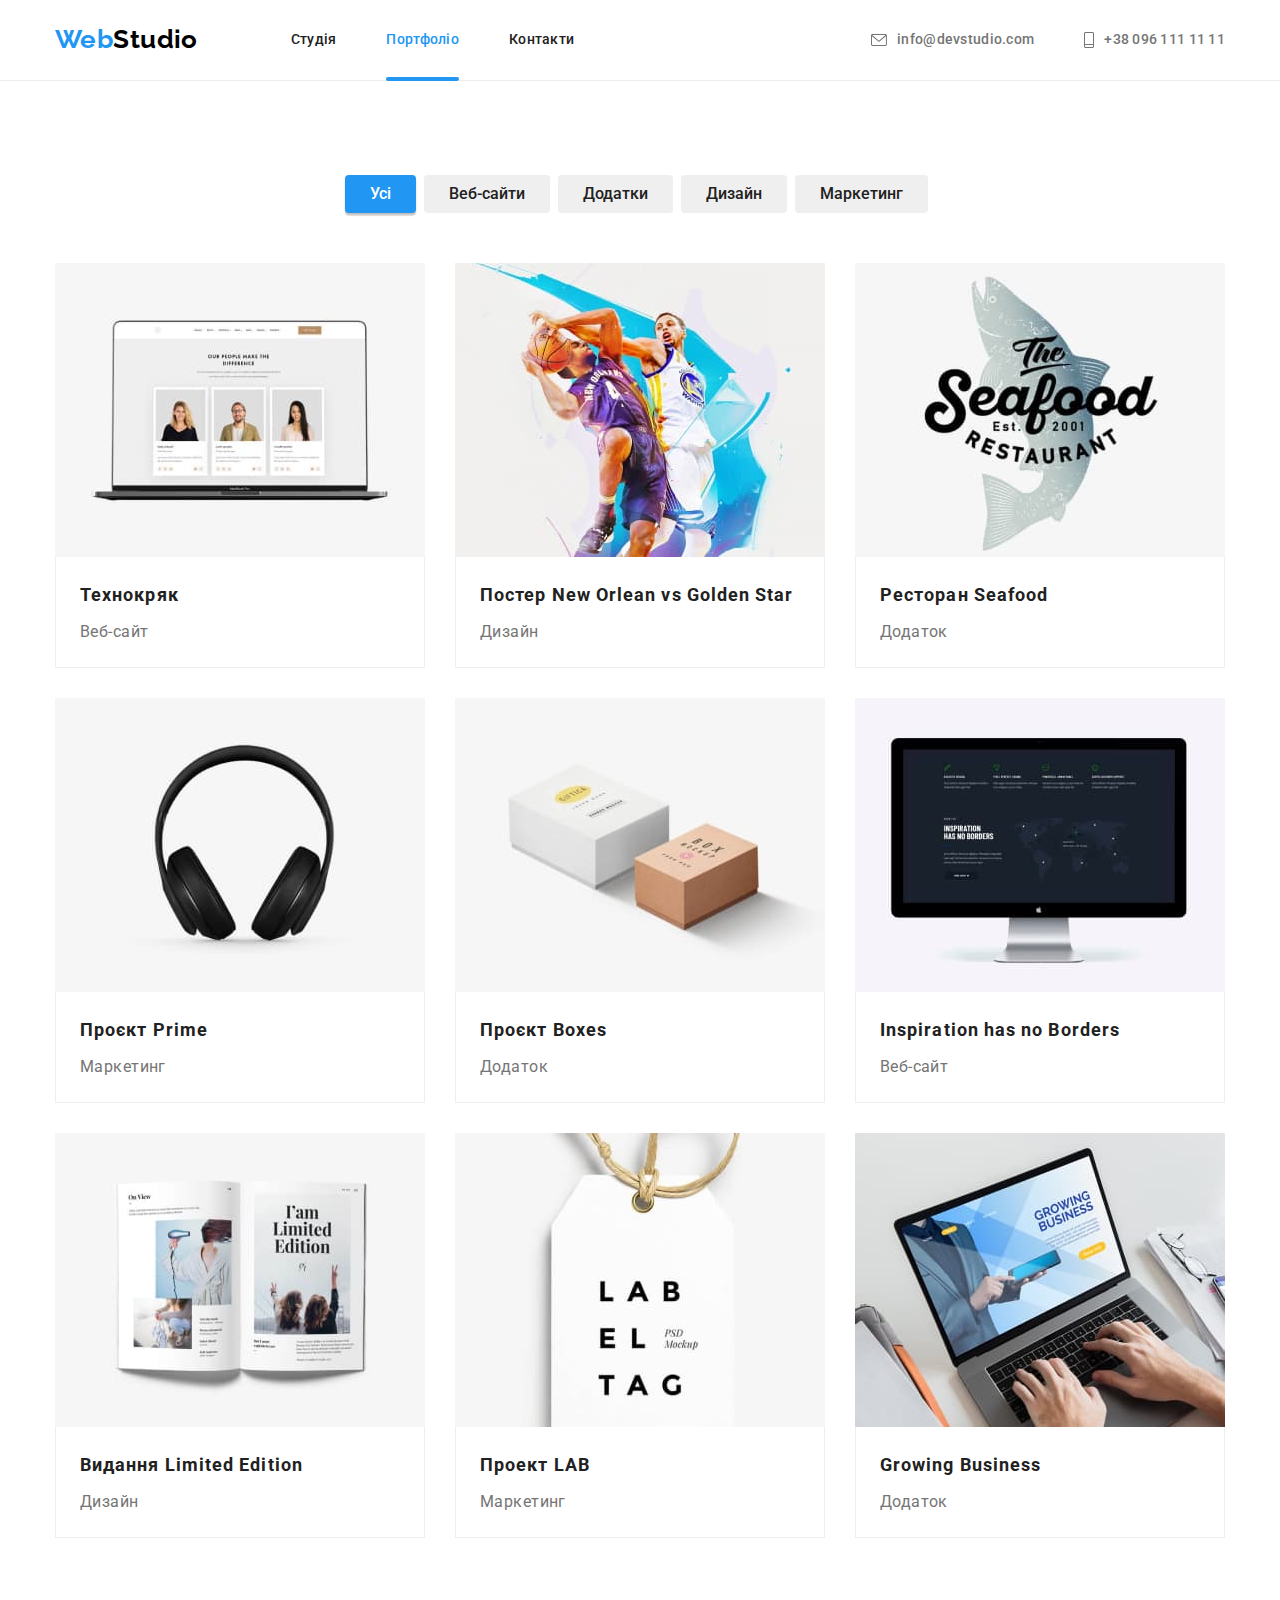
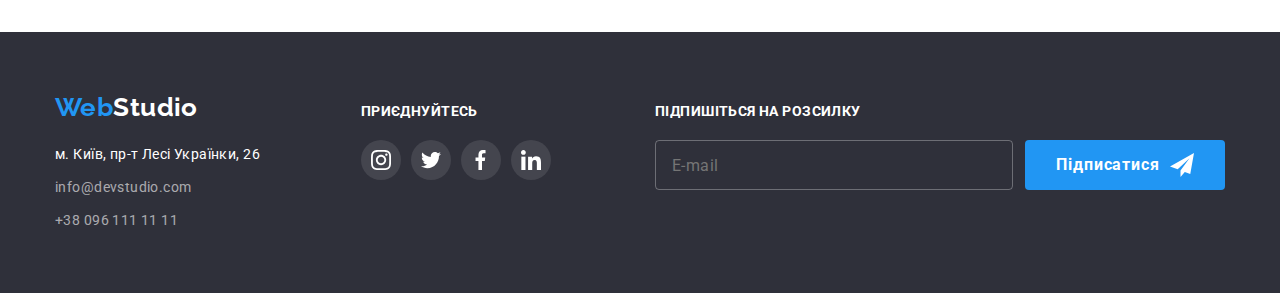
==== portfolio.html @ f3675ee9 "copy 06 and add scss" ====
<!DOCTYPE html>
<html lang="uk">
  <head>
    <meta charset="UTF-8" />
    <meta http-equiv="X-UA-Compatible" content="IE=edge" />
    <meta name="viewport" content="width=device-width, initial-scale=1.0" />
    <title>Portfolio</title>
    <link
      href="https://fonts.googleapis.com/css2?family=Montserrat:wght@400;700&family=Raleway:wght@700&family=Roboto:wght@400;500;700;900&display=swap"
      rel="stylesheet"
    />
    <link
      rel="stylesheet"
      href="https://cdnjs.cloudflare.com/ajax/libs/modern-normalize/1.1.0/modern-normalize.min.css"
    />
    <link rel="stylesheet" href="./css/styles.css" />
  </head>
  <body>
    <!--==========Шапка==========-->
    <header class="header">
      <div class="conteiner">
        <nav class="nav">
          <a class="logo link" href="./index.html"><span class="web">Web</span>Studio</a>
          <ul class="site-nav">
            <li class="item">
              <a class="link nav-link" href="./index.html">Студія</a>
            </li>
            <li class="item item-portfolio">
              <a class="link nav-link portfolio-link" href="./portfolio.html">Портфоліо</a>
            </li>
            <li class="item">
              <a class="link nav-link" href="/">Контакти</a>
            </li>
          </ul>
        </nav>
        <ul class="contact-header">
          <li>
            <a class="link mail" href="mailto:info@devstudio.com">
              <svg aria-label="іконка конверту" width="16" height="12" class="icon-mail">
                <use href="./images/sprite.svg#icon-leter"></use>
              </svg>
              info@devstudio.com</a
            >
          </li>
          <li>
            <a class="link tel" href="tel:+380961111111">
              <svg aria-label="іконка телефону" width="10" height="16" class="icon-tel">
                <use href="./images/sprite.svg#icon-phone"></use>
              </svg>
              +38 096 111 11 11</a
            >
          </li>
        </ul>
      </div>
    </header>
    <main>
      <section class="portfolio-section section">
        <div class="conteiner">
          <h1 class="titel-none">Портфоліо</h1>
          <ul class="list portfolio-button">
            <li><button class="portfolio-btn all-btn" type="button">Усі</button></li>
            <li><button class="portfolio-btn" type="button">Веб-сайти</button></li>
            <li><button class="portfolio-btn" type="button">Додатки</button></li>
            <li><button class="portfolio-btn" type="button">Дизайн</button></li>
            <li><button class="portfolio-btn" type="button">Маркетинг</button></li>
          </ul>
          <ul class="list portfolio">
            <li class="item">
              <a class="link" href="/">
                <div class="portfolio-img">
                  <img
                    src="./images/portfolio-1.jpg"
                    alt="Відкритий лептоп з зображенням веб-сторінки"
                    width="370"
                    height="294"
                  />
                  <div class="portfilio-overlay">
                    <p class="portfolio-text">
                      Ресурс пропонує комплексні пропозиції з різним рівнем функціоналу та сервісів.
                      Все це дозволить відвідувачу отримати вичерпні відомості про компанію чи
                      приватну особу.
                    </p>
                  </div>
                </div>

                <div class="portfolio-card">
                  <h2 class="portfolio-titel">Технокряк</h2>
                  <p class="portfolio-description">Веб-сайт</p>
                </div>
              </a>
            </li>
            <li class="item">
              <a class="link" href="/">
                <div class="portfolio-img">
                  <img
                    src="./images/portfolio-2.jpg"
                    alt="Два баскетболіста у стрибку"
                    width="370"
                    height="294"
                  />
                  <div class="portfilio-overlay">
                    <p class="portfolio-text">
                      Ресурс пропонує комплексні пропозиції з різним рівнем функціоналу та сервісів.
                      Все це дозволить відвідувачу отримати вичерпні відомості про компанію чи
                      приватну особу.
                    </p>
                  </div>
                </div>

                <div class="portfolio-card">
                  <h2 class="portfolio-titel">Постер New Orlean vs Golden Star</h2>
                  <p class="portfolio-description">Дизайн</p>
                </div>
              </a>
            </li>
            <li class="item">
              <a class="link" href="/"
                ><div class="portfolio-img">
                  <img
                    src="./images/portfolio-3.jpg"
                    alt="Логотип у вигляді риби з назвою ресторану"
                    width="370"
                    height="294"
                  />
                  <div class="portfilio-overlay">
                    <p class="portfolio-text">
                      Ресурс пропонує комплексні пропозиції з різним рівнем функціоналу та сервісів.
                      Все це дозволить відвідувачу отримати вичерпні відомості про компанію чи
                      приватну особу.
                    </p>
                  </div>
                </div>

                <div class="portfolio-card">
                  <h2 class="portfolio-titel">Ресторан Seafood</h2>
                  <p class="portfolio-description">Додаток</p>
                </div>
              </a>
            </li>
            <li class="item">
              <a class="link" href="/"
                ><div class="portfolio-img">
                  <img
                    src="./images/portfolio-4.jpg"
                    alt="Зображення навушників"
                    width="370"
                    height="294"
                  />
                  <div class="portfilio-overlay">
                    <p class="portfolio-text">
                      Ресурс пропонує комплексні пропозиції з різним рівнем функціоналу та сервісів.
                      Все це дозволить відвідувачу отримати вичерпні відомості про компанію чи
                      приватну особу.
                    </p>
                  </div>
                </div>
                <div class="portfolio-card">
                  <h2 class="portfolio-titel">Проєкт Prime</h2>
                  <p class="portfolio-description">Маркетинг</p>
                </div>
              </a>
            </li>
            <li class="item">
              <a class="link" href="/"
                ><div class="portfolio-img">
                  <img
                    src="./images/portfolio-5.jpg"
                    alt="Дві картонні коробочки (біла та кавова)"
                    width="370"
                    height="294"
                  />
                  <div class="portfilio-overlay">
                    <p class="portfolio-text">
                      Ресурс пропонує комплексні пропозиції з різним рівнем функціоналу та сервісів.
                      Все це дозволить відвідувачу отримати вичерпні відомості про компанію чи
                      приватну особу.
                    </p>
                  </div>
                </div>
                <div class="portfolio-card">
                  <h2 class="portfolio-titel">Проєкт Boxes</h2>
                  <p class="portfolio-description">Додаток</p>
                </div>
              </a>
            </li>
            <li class="item">
              <a class="link" href="/"
                ><div class="portfolio-img">
                  <img
                    src="./images/portfolio-6.jpg"
                    alt="Монітор з відкритою веб-сторінкою на ньому"
                    width="370"
                    height="294"
                  />
                  <div class="portfilio-overlay">
                    <p class="portfolio-text">
                      Ресурс пропонує комплексні пропозиції з різним рівнем функціоналу та сервісів.
                      Все це дозволить відвідувачу отримати вичерпні відомості про компанію чи
                      приватну особу.
                    </p>
                  </div>
                </div>
                <div class="portfolio-card">
                  <h2 class="portfolio-titel">Inspiration has no Borders</h2>
                  <p class="portfolio-description">Веб-сайт</p>
                </div>
              </a>
            </li>
            <li class="item">
              <a class="link" href="/"
                ><div class="portfolio-img">
                  <img
                    src="./images/portfolio-7.jpg"
                    alt="Зображення розгорнутого жіночого журналу"
                    width="370"
                    height="294"
                  />
                  <div class="portfilio-overlay">
                    <p class="portfolio-text">
                      Ресурс пропонує комплексні пропозиції з різним рівнем функціоналу та сервісів.
                      Все це дозволить відвідувачу отримати вичерпні відомості про компанію чи
                      приватну особу.
                    </p>
                  </div>
                </div>
                <div class="portfolio-card">
                  <h2 class="portfolio-titel">Видання Limited Edition</h2>
                  <p class="portfolio-description">Дизайн</p>
                </div>
              </a>
            </li>
            <li class="item">
              <a class="link" href="/"
                ><div class="portfolio-img">
                  <img
                    src="./images/portfolio-8.jpg"
                    alt="Біла бірка з логотипом"
                    width="370"
                    height="294"
                  />
                  <div class="portfilio-overlay">
                    <p class="portfolio-text">
                      Ресурс пропонує комплексні пропозиції з різним рівнем функціоналу та сервісів.
                      Все це дозволить відвідувачу отримати вичерпні відомості про компанію чи
                      приватну особу.
                    </p>
                  </div>
                </div>
                <div class="portfolio-card">
                  <h2 class="portfolio-titel">Проект LAB</h2>
                  <p class="portfolio-description">Маркетинг</p>
                </div>
              </a>
            </li>
            <li class="item">
              <a class="link" href="/"
                ><div class="portfolio-img">
                  <img
                    src="./images/portfolio-9.jpg"
                    alt="Руки мужчини друкують на лептопі"
                    width="370"
                    height="294"
                  />
                  <div class="portfilio-overlay">
                    <p class="portfolio-text">
                      Ресурс пропонує комплексні пропозиції з різним рівнем функціоналу та сервісів.
                      Все це дозволить відвідувачу отримати вичерпні відомості про компанію чи
                      приватну особу.
                    </p>
                  </div>
                </div>
                <div class="portfolio-card">
                  <h2 class="portfolio-titel">Growing Business</h2>
                  <p class="portfolio-description">Додаток</p>
                </div>
              </a>
            </li>
          </ul>
        </div>
      </section>
    </main>
    <!-- Підвал -->
    <footer class="footer">
      <div class="conteiner footer-adress">
        <div>
          <a class="logo link footer-logo" href="./index.html"
            ><span class="web">Web</span>Studio</a
          >
          <address class="address">
            <ul class="list-adress">
              <li class="list">
                <a
                  class="adress-link link"
                  href="https://goo.gl/maps/8zeP9j5eDiiV9xNEA"
                  target="_blank"
                >
                  м. Київ, пр-т Лесі Українки, 26</a
                >
              </li>
              <li class="list">
                <a class="link footer-mail" href="mailto:info@devstudio.com">info@devstudio.com</a>
              </li>
              <li class="list">
                <a class="link footer-tel" href="tel:+380961111111">+38 096 111 11 11</a>
              </li>
            </ul>
          </address>
        </div>
        <div class="join">
          <p class="join-text">Приєднуйтесь</p>
          <ul class="social-media-footer">
            <li>
              <a href="/"
                ><svg width="20" height="20" class="social-media">
                  <use href="./images/sprite.svg#icon-instagram"></use></svg
              ></a>
            </li>
            <li>
              <a href="/"
                ><svg width="20" height="20" class="social-media">
                  <use href="./images/sprite.svg#icon-twitter"></use></svg
              ></a>
            </li>
            <li>
              <a href="/"
                ><svg width="20" height="20" class="social-media">
                  <use href="./images/sprite.svg#icon-facebook"></use></svg
              ></a>
            </li>
            <li>
              <a href="/"
                ><svg width="20" height="20" class="social-media">
                  <use href="./images/sprite.svg#icon-linkedin"></use></svg
              ></a>
            </li>
          </ul>
        </div>
        <div class="sign-up">
          <p class="join-text">Підпишіться на розсилку</p>
          <form class="sign-up-form">
            <input
              type="email"
              class="sign-up-form-imput"
              name="user_email"
              placeholder="E-mail"
              required
            />
            <button type="submit" class="sing-up-btn">
              <span class="sing-up-btn-text">Підписатися</span>
            </button>
          </form>
        </div>
      </div>
    </footer>
  </body>
</html>
---- css/styles.css ----
:root {
  --accent-color: #2196f3;
  --titel-color: #212121;
  --text-color: #757575;
  --footer-color: rgba(255, 255, 255, 0.6);
  --clien-icon: rgba(175, 177, 184, 1);
  --time-cube: cubic-bezier(0.4, 0, 0.2, 1);
}

html {
  box-sizing: border-box;
}

a {
  text-decoration: none;
  color: inherit;
}

body {
  background-color: #fff;
  color: var(--text-color);
  font-family: 'Roboto', font-family;
  font-size: 14px;
  letter-spacing: 0.03em;
}

h1,
h2,
h3,
h4,
p,
ul {
  margin: 0;
}

ul {
  padding-left: 0;
  list-style: none;
}

img {
  display: block;
  max-width: 100%;
  height: auto;
}

/* ==========hide titel========== */
.titel-none {
  position: absolute;
  width: 1px;
  height: 1px;
  margin: -1px;
  border: 0;
  padding: 0;
  white-space: nowrap;
  clip-path: inset(100%);
  clip: rect(0 0 0 0);
  overflow: hidden;
}

/* --==========header==========-- */

.conteiner {
  width: 1200px;
  margin-left: auto;
  margin-right: auto;
  align-items: center;
  padding-left: 15px;
  padding-right: 15px;
  /* outline: 1px solid rgb(248, 135, 135); */
}

.header .conteiner {
  display: flex;
  align-items: center;
}

.section {
  padding-top: 94px;
  padding-bottom: 94px;
  /* outline: 1px solid green; */
}

.header {
  border-bottom-width: 1px;
  border-bottom-style: solid;
  border-bottom-color: #ececec;
}

/* ==========logo========== */
.logo {
  font-family: 'Raleway', font-family;
  font-weight: 700;
  font-size: 26px;
  line-height: 1.19;
  color: #000000;
  padding-top: 24px;
  padding-bottom: 25px;
  margin-right: 93px;
}

.web {
  color: var(--accent-color);
}

/* ==========nav========== */

.site-nav,
.nav {
  display: flex;
  align-items: center;
}

.site-nav .item {
  margin-right: 50px;
}

.site-nav .item:last-child {
  margin-right: 0;
}

.nav-link,
.studio-link {
  position: relative;
}

.nav-link::after {
  display: inline-block;
  content: '';
  position: absolute;
  bottom: -1px;
  right: 0;

  background-color: var(--accent-color);
  border-radius: 2px;

  width: 100%;
  height: 4px;

  transform: scaleX(0);

  transition: transform 250ms var(--time-cube);
}

.nav-link:hover::after {
  transform: scaleX(1);
}

.studio-link.nav-link::after,
.portfolio-link.nav-link::after {
  transform: scaleX(1);
}

.contact-header {
  display: flex;
  margin-left: auto;
}

.contact-header .link {
  padding-top: 32px;
  padding-bottom: 32px;
}

.contact-header li:first-child {
  margin-right: 50px;
}
.contact-header a {
  display: flex;
  align-items: center;
}

.icon-mail,
.icon-tel {
  margin-right: 10px;
  fill: var(--text-color);
}

.mail .icon-mail,
.tel .icon-tel {
  transition: fill 250ms var(--time-cube);
}

.mail:hover .icon-mail,
.mail:focus .icon-mail {
  fill: var(--accent-color);
}

.tel:hover .icon-tel,
.tel:focus .icon-tel {
  fill: var(--accent-color);
}

.nav-link {
  display: block;
  font-weight: 500;
  line-height: 1.14;
  letter-spacing: 0.02em;
  color: var(--titel-color);
  padding-top: 32px;
  padding-bottom: 32px;
}

.studio-link,
.portfolio-link {
  color: var(--accent-color);
}

.mail,
.tel {
  font-weight: 500;
  line-height: 1.14;
  letter-spacing: 0.02em;
  color: var(--text-color);
}

.mail:hover,
.tel:hover,
.nav-link:hover {
  color: var(--accent-color);
}

.mail:focus,
.tel:focus,
.nav-link:focus {
  color: var(--accent-color);
}

.nav-link,
.mail,
.tel {
  transition: color 250ms var(--time-cube);
}

/* ==========body========== */
/* ==========Hero section========== */

.hero {
  text-align: center;
  padding: 200px 0;
  max-width: 1600px;
  min-height: 600px;
  background-color: #2f303a;
  background-image: linear-gradient(to right, rgba(47, 48, 58, 0.4), rgba(47, 48, 58, 0.4)),
    url(../images/background.jpg);
  background-size: cover;
  background-position: center;
  margin: 0 auto;
}

.hero-title {
  font-weight: 900;
  font-size: 44px;
  line-height: 1.36;
  letter-spacing: 0.06em;
  text-transform: uppercase;
  color: #fff;
  margin-bottom: 30px;
  width: 696px;
  margin-left: auto;
  margin-right: auto;
}

.hero-btn {
  font-weight: 700;
  font-size: 16px;
  line-height: 1.88;
  letter-spacing: 0.06em;
  background-color: var(--accent-color);
  color: #fff;
  cursor: pointer;
  border: 0;
  padding: 10px 32px;
  border-radius: 4px;
  transition: background-color 250ms var(--time-cube);
}

.hero-btn:hover,
.hero-btn:focus {
  background-color: #188ce8;
}

/* ==========Benefits section========== */

.benefits,
.what-doing,
.team {
  display: flex;
  margin-left: -15px;
  margin-right: -15px;
}

.benefits .item {
  width: calc((100% - 90px) / 4);
  margin-right: 15px;
  margin-left: 15px;
}

.benefits-icon {
  display: flex;
  background: #f5f4fa;
  height: 120px;
  border-radius: 4px;
  justify-content: center;
  align-items: center;
}

.benefits .item:last-child {
  margin-right: 0;
}

.benefits-titel {
  margin-bottom: 10px;
  margin-top: 30px;
  font-size: 14px;
  line-height: 1.14;
  text-transform: uppercase;
  color: var(--titel-color);
}

.benefits-text {
  line-height: 1.71;
}

/* ==========What we doing========== */

.what-doing-section {
  padding-top: 0;
}

.titel-section {
  font-size: 36px;
  line-height: 1.17;
  text-align: center;
  color: var(--titel-color);
  margin-bottom: 50px;
}

.what-doing .item {
  position: relative;
  width: calc((100% - 60px) / 3);
  margin-right: 15px;
  margin-left: 15px;
}

.what-doing-conteiner {
  position: relative;
}

.what-doing .item:last-child {
  margin-bottom: 0;
}

.text-doing {
  display: flex;
  align-items: center;
  justify-content: center;
  position: absolute;
  bottom: 0;
  width: 100%;
  height: 70px;
  text-transform: uppercase;
  font-weight: 700;
  line-height: 1.14;
  background: rgba(47, 48, 58, 0.8);
  color: #ffffff;
}

/* ==========Our team========== */

.team-section {
  background-color: #f5f4fa;
}

.team .item {
  width: calc((100% - 90px) / 4);
  margin-left: 15px;
  margin-right: 15px;
  background-color: #ffffff;
  box-shadow: 0px 1px 3px rgba(0, 0, 0, 0.12), 0px 1px 1px rgba(0, 0, 0, 0.14),
    0px 2px 1px rgba(0, 0, 0, 0.2);
  border-radius: 0px 0px 4px 4px;
}

.team-name {
  font-weight: 500;
  font-size: 16px;
  line-height: 1.18;
  color: var(--titel-color);
  text-align: center;
  padding-top: 30px;
}

.team-position {
  font-size: 16px;
  line-height: 1.18;
  text-align: center;
  margin-top: 10px;
  margin-bottom: 16px;
}

.social-media {
  fill: var(--clien-icon);

  transition: fill 250ms var(--time-cube);
}

.team-link {
  display: flex;
  margin-bottom: 30px;
}

.team-link ul {
  margin-left: auto;
  margin-right: auto;
  display: flex;
  gap: 10px;
  /* text-align: center;
  align-items: center; */
}

.team-link a {
  display: flex;
  margin-left: auto;
  margin-right: auto;
  height: 20px;
  width: 40px;
  height: 40px;
  align-items: center;
  justify-content: center;
  border-radius: 50%;

  transition: background-color 250ms var(--time-cube);
}

.team-link a:hover .social-media,
.team-link a:focus .social-media {
  fill: #fff;
}

.team-link a:hover,
.team-link a:focus {
  background-color: var(--accent-color);
}

/* ==========Client========== */

.client {
  display: flex;
  gap: 30px;
}

.client-icon {
  display: flex;
  justify-content: center;
  align-items: center;
  border: 1px solid var(--clien-icon);
  border-radius: 4px;
  width: 170px;
  height: 92px;
}

.client svg {
  fill: var(--clien-icon);
}

.client-icon:hover,
.client-icon:focus {
  border-color: var(--accent-color);
}

.client-icon:hover .company-icon,
.client-icon:focus .company-icon {
  fill: var(--accent-color);
}

.client-icon {
  transition: border-color 250ms var(--time-cube);
}

.company-icon {
  transition: fill 250ms var(--time-cube);
}

/* ==========Footer========== */
.address {
  font-style: normal;
  line-height: 1.71;
  color: #fff;
  margin-top: 20px;
  text-align: left;
}

.footer {
  padding: 60px 0;
  background-color: #2f303a;
}

.footer-adress {
  display: flex;
  align-items: baseline;
}

.footer-logo,
.adress-link {
  color: #fff;
  padding: 0;
}

.footer-logo {
  display: block;
  max-width: 145px;
}

.list-adress {
  max-width: 231px;
}

.list-adress .list {
  margin-bottom: 9px;
}

.list-adress .list:last-child {
  margin-bottom: 0;
}

.footer-mail,
.footer-tel {
  color: rgba(255, 255, 255, 0.6);

  transition: color 250ms var(--time-cube);
}

.footer-mail:hover,
.footer-tel:hover {
  color: var(--accent-color);
}

.footer-mail:focus,
.footer-tel:focus {
  color: var(--accent-color);
}

.social-media-footer {
  display: flex;
  gap: 10px;
}

.join {
  margin-left: 70px;
}

.join-text {
  text-transform: uppercase;
  font-weight: 700;
  line-height: 1.14;
  color: #ffffff;
  margin-bottom: 20px;
}

.social-media svg {
  fill: #fff;
}

.social-media-footer a {
  display: flex;
  margin-left: auto;
  margin-right: auto;
  height: 20px;
  width: 40px;
  height: 40px;
  align-items: center;
  justify-content: center;
  background-color: rgba(255, 255, 255, 0.1);
  border-radius: 50%;

  transition: background-color 250ms var(--time-cube);
}

.social-media-footer a:hover,
.social-media-footer a:focus {
  background-color: var(--accent-color);
}

.social-media-footer .social-media {
  fill: #fff;
}

.sign-up {
  display: flex;
  flex-direction: column;
  margin-left: auto;
}

.sign-up-form {
  display: flex;
  align-items: center;
}

.sign-up-form-imput {
  padding: 15px 16px;
  width: 358px;
  height: 50px;
  border: 1px solid rgba(255, 255, 255, 0.3);
  background-color: inherit;
  border-radius: 4px;
  font-size: 16px;
  line-height: 1.25;
  letter-spacing: 0.03em;
  outline: none;
  color: #fff;
  box-shadow: 0px 4px 4p rgba(0, 0, 0, 0.15);
  transition: border 250ms var(--time-cube);
}

.sign-up-form-imput:focus-within {
  border: 1px solid var(--accent-color);
}

.sing-up-btn {
  margin-left: 12px;
  min-width: 200px;
  height: 50px;
  border: 0;
  font-weight: 700;
  font-size: 16px;
  line-height: 1.88;
  letter-spacing: 0.06em;
  background-color: var(--accent-color);
  color: #fff;
  cursor: pointer;
  border-radius: 4px;
  transition: background-color 250ms var(--time-cube);
}

.sing-up-btn:hover,
.sing-up-btn:focus {
  background-color: #188ce8;
}

.sing-up-btn-text {
  display: flex;
  align-items: center;
  justify-content: center;
}

.sing-up-btn-text::after {
  display: inline-flex;
  width: 24px;
  height: 24px;
  content: '';
  background-image: url(../images/plane.svg);
  margin-left: 10px;
}

/* ====================portfolio==================== */

.portfolio-btn {
  font-family: inherit;
  font-weight: 500;
  font-size: 16px;
  line-height: 1.62;
  text-align: center;
  color: var(--titel-color);
  cursor: pointer;

  transition: background-color 250ms var(--time-cube), color 250ms var(--time-cube),
    box-shadow 250ms var(--time-cube);
}

.portfolio-btn:hover,
.portfolio-btn:focus {
  color: #fff;
  background-color: var(--accent-color);
  box-shadow: 0px 3px 1px rgba(0, 0, 0, 0.1), 0px 1px 2px rgba(0, 0, 0, 0.08),
    0px 2px 2px rgba(0, 0, 0, 0.12);
}

.all-btn {
  color: #fff;
  background-color: var(--accent-color);
  box-shadow: 0px 3px 1px rgba(0, 0, 0, 0.1), 0px 1px 2px rgba(0, 0, 0, 0.08),
    0px 2px 2px rgba(0, 0, 0, 0.12);
}

.portfolio-titel {
  font-size: 18px;
  line-height: 2;
  letter-spacing: 0.06em;
  color: var(--titel-color);
}

.portfolio-description {
  font-size: 16px;
  line-height: 1.88;
  color: var(--text-color);
  margin-top: 4px;
}

.portfolio-button {
  display: flex;
  justify-content: center;
  margin-bottom: 50px;
}

.portfolio-button .portfolio-btn {
  margin-right: 8px;
  padding: 6px 25px;
  border: none;
  border-radius: 4px;
}

.portfolio-button:last-child {
  margin: 0;
}

.portfolio {
  display: flex;
  flex-wrap: wrap;
}

.portfolio .item {
  width: calc((100% - 60px) / 3);
  margin-right: 30px;
  margin-bottom: 30px;
}

.portfolio .item:nth-last-child(-n + 3) {
  margin-bottom: 0;
}

.portfolio a {
  display: block;
  transition: box-shadow 250ms var(--time-cube);
}

.portfolio a:hover,
.portfolio a:focus {
  box-shadow: 0px 1px 1px rgba(0, 0, 0, 0.12), 0px 4px 4px rgba(0, 0, 0, 0.06),
    1px 4px 6px rgba(0, 0, 0, 0.16);
}

.portfolio-card {
  border-right-width: 1px;
  border-right-style: solid;
  border-right-color: #eeeeee;

  border-bottom-width: 1px;
  border-bottom-style: solid;
  border-bottom-color: #eeeeee;

  border-left-width: 1px;
  border-left-style: solid;
  border-left-color: #eeeeee;

  padding: 20px 24px;
}

.portfolio .item:nth-child(3n) {
  margin-right: 0;
}

.portfolio-img {
  position: relative;
  overflow: hidden;
}

.portfolio-text {
  height: 100%;
  width: 100%;
  font-size: 18px;
  line-height: 1.56;
  letter-spacing: 0.03em;
  color: #fff;
  overflow: auto;
}

.portfilio-overlay {
  position: absolute;
  display: inline-block;
  background-color: rgba(33, 150, 243, 0.9);
  bottom: 0;
  width: 100%;
  padding: 63px 24px;

  transform: translateY(100%);
  transition: transform 250ms var(--time-cube);
  visibility: hidden;
}

.portfolio a:hover .portfilio-overlay,
.portfolio a:focus .portfilio-overlay {
  transform: translateY(0);
  visibility: visible;
}

/* ==========Modal's Windows========== */

.backdrop {
  position: fixed;
  top: 0;
  left: 0;
  width: 100%;
  height: 100%;
  background-color: rgba(0, 0, 0, 0.2);
  z-index: 99;

  visibility: visible;
  opacity: 1;
  transition: opacity 250ms var(--time-cube), visibility 250ms var(--time-cube) 0s;
}

.order-modal {
  position: absolute;
  top: 50%;
  left: 50%;

  width: 528px;
  height: 581px;
  background-color: #fff;
  border-radius: 4px;
  box-shadow: 0px 1px 3px rgba(0, 0, 0, 0.12), 0px 1px 1px rgba(0, 0, 0, 0.14),
    0px 2px 1px rgba(0, 0, 0, 0.2);

  transform: translate(-50%, -50%) scale(1);
  opacity: 1;

  transition: transform 250ms var(--time-cube);
}

.backdrop.is-hidden {
  visibility: hidden;
  opacity: 0;
  pointer-events: none;
}

.backdrop.is-hidden .order-modal {
  transform: translate(-50%, -50%) scale(0.8);
}

.btn-modal {
  position: absolute;
  top: 8px;
  right: 8px;

  display: flex;
  justify-content: center;
  align-items: center;
  width: 30px;
  height: 30px;
  border-radius: 50px;
  cursor: pointer;
  padding: 0;
  background-color: #fff;
  border: 1px solid rgba(0, 0, 0, 0.1);

  transition: fill 250ms var(--time-cube);
}

.btn-modal:hover,
.btn-modal:focus {
  fill: var(--accent-color);
}

.modal-form,
.modal-form-label {
  display: flex;
  flex-direction: column;
  justify-content: center;
}

.modal-form {
  border: 0;
  padding: 40px;
}

.modal-form-label {
  position: relative;
  margin-bottom: 10px;
}

.modal-form-label-textarea {
  margin-bottom: 20px;
}

.modal-form-titel {
  font-weight: 700;
  font-size: 20px;
  line-height: 1.15;
  text-align: center;
  letter-spacing: 0.03em;
  color: var(--titel-color);
  margin-bottom: 12px;
}

.modal-form-label-imput {
  font-size: 12px;
  line-height: 1.17;
  letter-spacing: 0.01em;
  color: var(--text-color);
}

.modal-form-user-input {
  width: 100%;
  height: 40px;
  padding: 12px 16px 12px 42px;
  border-radius: 4px;
  outline: none;
  border: 1px solid rgba(33, 33, 33, 0.2);
  transition: border 250ms var(--time-cube);
}

.modal-form-user-message {
  resize: none;
  padding: 12px 16px;
  height: 120px;
  width: 100%;
  margin-top: 4px;
  border-radius: 4px;
  outline: none;
  border: 1px solid rgba(33, 33, 33, 0.2);
  transition: border 250ms var(--time-cube);
}

.checkbox-text {
  line-height: 1.71;
  color: #757575;
  margin-left: 8px;
}

.modal-form-btn-send {
  margin-left: auto;
  margin-right: auto;
  margin-top: 30px;
  min-width: 200px;
  height: 50px;
  border: 0;
  font-weight: 700;
  font-size: 16px;
  line-height: 1.88;
  letter-spacing: 0.06em;
  background-color: var(--accent-color);
  color: #fff;
  cursor: pointer;
  border-radius: 4px;
  box-shadow: 0px 4px 4px rgba(0, 0, 0, 0.15);
  transition: background-color 250ms var(--time-cube);
}

.modal-form-btn-send:hover,
.modal-form-btn-send:focus {
  background-color: #188ce8;
}

.modal-form-user-input:focus-within,
.modal-form-user-message:focus-within {
  border: 1px solid var(--accent-color);
}

.modal-form-user-condition {
  display: inline-block;
  margin-left: auto;
  margin-right: auto;
}

.modal-form-user-condition-link {
  text-decoration: underline;
  color: var(--accent-color);
}

.modal-form-imput-icon {
  position: relative;
  display: block;
  margin-top: 4px;
}

.modal-form-icon {
  position: absolute;
  top: 50%;
  left: 12px;
  transform: translateY(-50%);
  width: 18px;
  height: 18px;
  transition: fill 250ms var(--time-cube);
}

.modal-form-user-input:focus-within + .modal-form-icon {
  fill: var(--accent-color);
}

.modal-checkbox {
  position: absolute;
  appearance: none;
}

.modal-form-user-condition {
  display: flex;
  align-items: center;
}

.icon-checkbox {
  display: inline-block;
  width: 16px;
  height: 15px;
  background-image: url(../images/checkbox-border.svg);
  transition: background-image 250ms var(--time-cube);
}

.modal-checkbox:checked + .icon-checkbox {
  background-image: url(../images/checkbox-icon.svg);
}
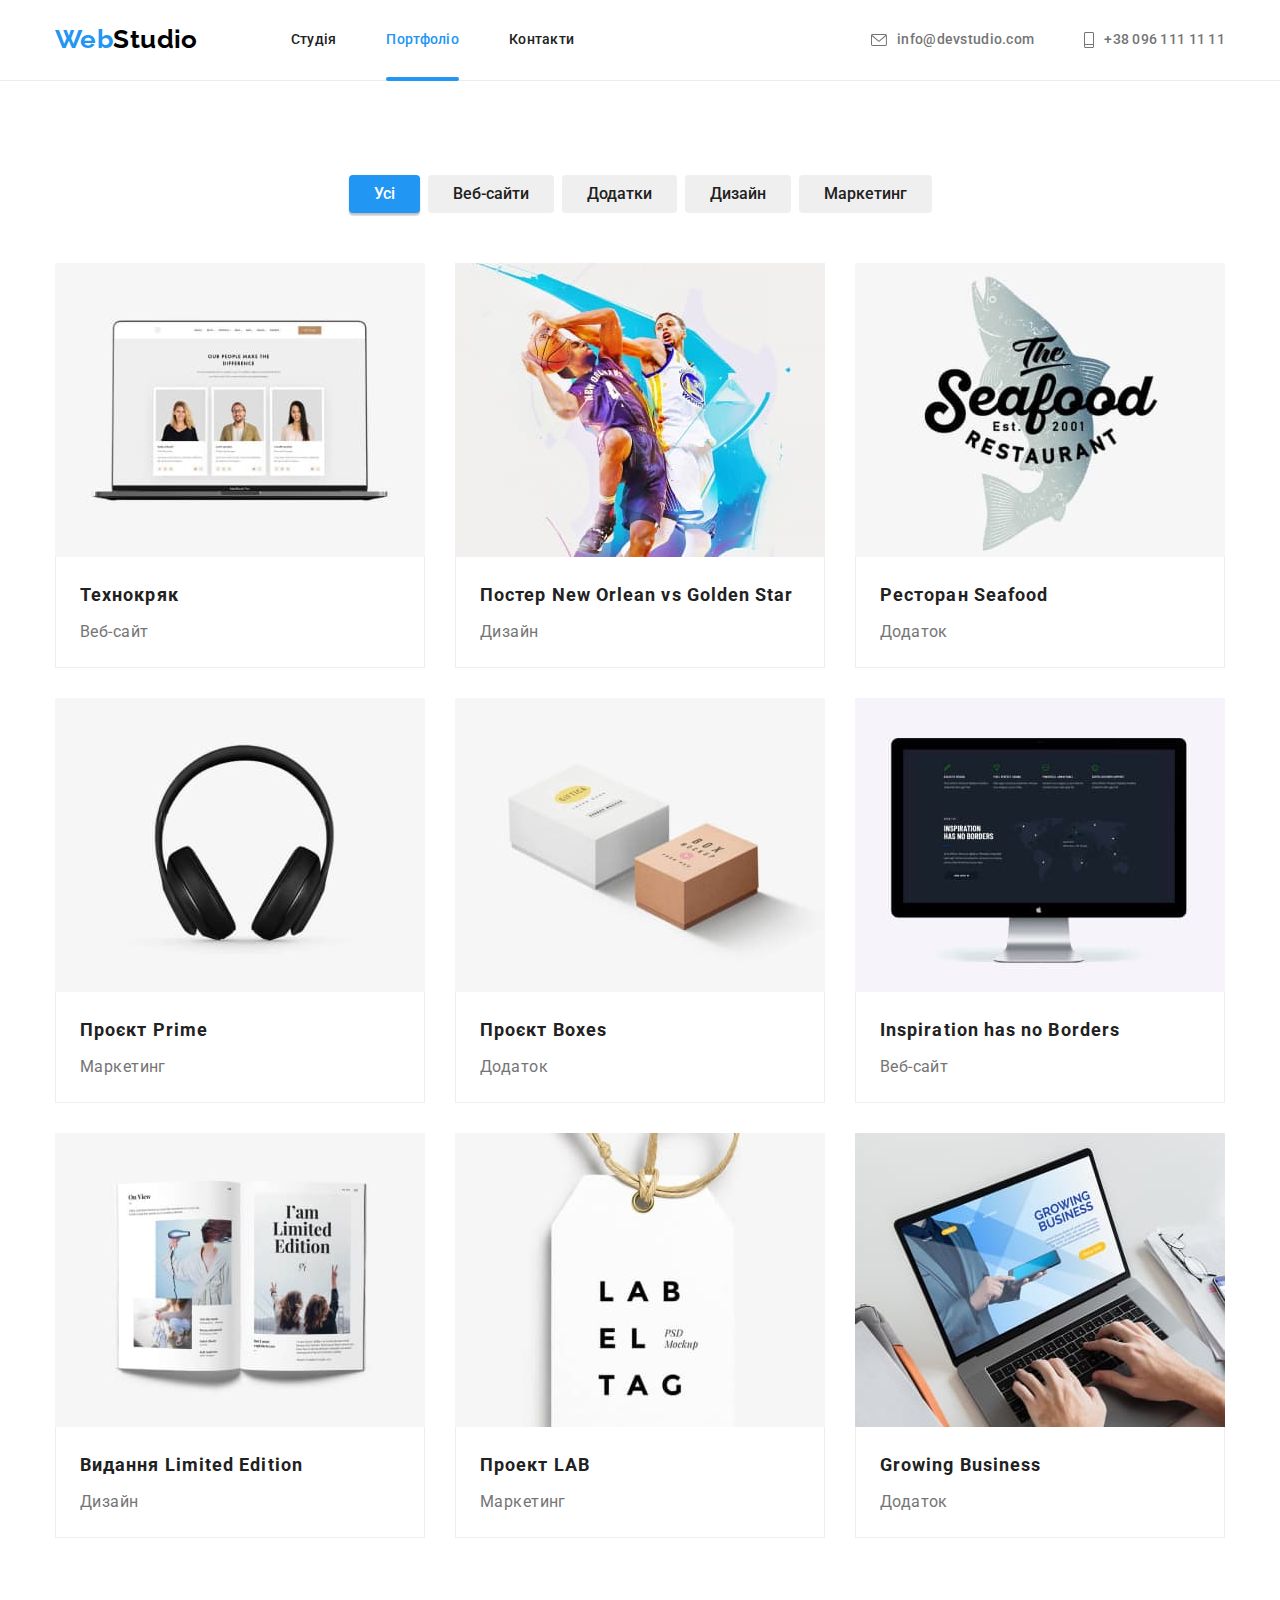
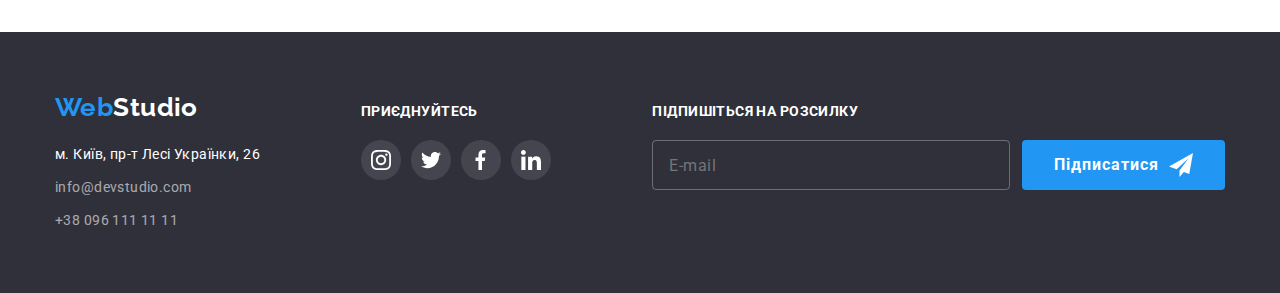
==== commit 809d0854: "BEM" ====
--- a/portfolio.html
+++ b/portfolio.html
@@ -19,32 +19,36 @@
     <!--==========Шапка==========-->
     <header class="header">
       <div class="conteiner">
-        <nav class="nav">
-          <a class="logo link" href="./index.html"><span class="web">Web</span>Studio</a>
-          <ul class="site-nav">
-            <li class="item">
-              <a class="link nav-link" href="./index.html">Студія</a>
-            </li>
-            <li class="item item-portfolio">
-              <a class="link nav-link portfolio-link" href="./portfolio.html">Портфоліо</a>
-            </li>
-            <li class="item">
-              <a class="link nav-link" href="/">Контакти</a>
+        <nav class="header__nav">
+          <a class="logo" href="./index.html"><span class="logo__web">Web</span>Studio</a>
+          <ul class="navigation">
+            <!-- site-nav -->
+            <li class="navigation__item">
+              <!-- item -->
+              <a class="navigation__link" href="./index.html">Студія</a>
+            </li>
+            <li class="navigation__item">
+              <a class="navigation__link navigation__link--current" href="./portfolio.html"
+                >Портфоліо</a
+              >
+            </li>
+            <li class="navigation__item">
+              <a class="navigation__link" href="/">Контакти</a>
             </li>
           </ul>
         </nav>
-        <ul class="contact-header">
-          <li>
-            <a class="link mail" href="mailto:info@devstudio.com">
-              <svg aria-label="іконка конверту" width="16" height="12" class="icon-mail">
+        <ul class="contact">
+          <li class="contact__item">
+            <a class="contact__mail-tel" href="mailto:info@devstudio.com">
+              <svg width="16" height="12" class="contact__icon">
                 <use href="./images/sprite.svg#icon-leter"></use>
               </svg>
               info@devstudio.com</a
             >
           </li>
-          <li>
-            <a class="link tel" href="tel:+380961111111">
-              <svg aria-label="іконка телефону" width="10" height="16" class="icon-tel">
+          <li class="contact__item">
+            <a class="contact__mail-tel" href="tel:+380961111111">
+              <svg width="10" height="16" class="contact__icon">
                 <use href="./images/sprite.svg#icon-phone"></use>
               </svg>
               +38 096 111 11 11</a
@@ -54,224 +58,225 @@
       </div>
     </header>
     <main>
-      <section class="portfolio-section section">
+      <section class="section portfolio">
         <div class="conteiner">
-          <h1 class="titel-none">Портфоліо</h1>
-          <ul class="list portfolio-button">
-            <li><button class="portfolio-btn all-btn" type="button">Усі</button></li>
-            <li><button class="portfolio-btn" type="button">Веб-сайти</button></li>
-            <li><button class="portfolio-btn" type="button">Додатки</button></li>
-            <li><button class="portfolio-btn" type="button">Дизайн</button></li>
-            <li><button class="portfolio-btn" type="button">Маркетинг</button></li>
+          <h1 class="hidden">Портфоліо</h1>
+          <ul class="filter">
+            <li><button class="filter__button current" type="button">Усі</button></li>
+            <li><button class="filter__button" type="button">Веб-сайти</button></li>
+            <li><button class="filter__button" type="button">Додатки</button></li>
+            <li><button class="filter__button" type="button">Дизайн</button></li>
+            <li><button class="filter__button" type="button">Маркетинг</button></li>
           </ul>
-          <ul class="list portfolio">
-            <li class="item">
-              <a class="link" href="/">
-                <div class="portfolio-img">
+
+          <ul class="portfolio__list">
+            <li class="portfolio__item">
+              <a class="portfolio__link" href="/">
+                <div class="portfolio__img">
                   <img
                     src="./images/portfolio-1.jpg"
                     alt="Відкритий лептоп з зображенням веб-сторінки"
                     width="370"
                     height="294"
                   />
-                  <div class="portfilio-overlay">
-                    <p class="portfolio-text">
-                      Ресурс пропонує комплексні пропозиції з різним рівнем функціоналу та сервісів.
-                      Все це дозволить відвідувачу отримати вичерпні відомості про компанію чи
-                      приватну особу.
-                    </p>
-                  </div>
-                </div>
-
-                <div class="portfolio-card">
-                  <h2 class="portfolio-titel">Технокряк</h2>
-                  <p class="portfolio-description">Веб-сайт</p>
-                </div>
-              </a>
-            </li>
-            <li class="item">
-              <a class="link" href="/">
-                <div class="portfolio-img">
+                  <div class="portfilio__overlay">
+                    <p class="portfolio__description">
+                      Ресурс пропонує комплексні пропозиції з різним рівнем функціоналу та сервісів.
+                      Все це дозволить відвідувачу отримати вичерпні відомості про компанію чи
+                      приватну особу.
+                    </p>
+                  </div>
+                </div>
+
+                <div class="portfolio__card">
+                  <h2 class="portfolio__titel">Технокряк</h2>
+                  <p class="portfolio__subtitel">Веб-сайт</p>
+                </div>
+              </a>
+            </li>
+            <li class="portfolio__item">
+              <a class="portfolio__link" href="/">
+                <div class="portfolio__img">
                   <img
                     src="./images/portfolio-2.jpg"
                     alt="Два баскетболіста у стрибку"
                     width="370"
                     height="294"
                   />
-                  <div class="portfilio-overlay">
-                    <p class="portfolio-text">
-                      Ресурс пропонує комплексні пропозиції з різним рівнем функціоналу та сервісів.
-                      Все це дозволить відвідувачу отримати вичерпні відомості про компанію чи
-                      приватну особу.
-                    </p>
-                  </div>
-                </div>
-
-                <div class="portfolio-card">
-                  <h2 class="portfolio-titel">Постер New Orlean vs Golden Star</h2>
-                  <p class="portfolio-description">Дизайн</p>
-                </div>
-              </a>
-            </li>
-            <li class="item">
-              <a class="link" href="/"
-                ><div class="portfolio-img">
+                  <div class="portfilio__overlay">
+                    <p class="portfolio__description">
+                      Ресурс пропонує комплексні пропозиції з різним рівнем функціоналу та сервісів.
+                      Все це дозволить відвідувачу отримати вичерпні відомості про компанію чи
+                      приватну особу.
+                    </p>
+                  </div>
+                </div>
+
+                <div class="portfolio__card">
+                  <h2 class="portfolio__titel">Постер New Orlean vs Golden Star</h2>
+                  <p class="portfolio__subtitel">Дизайн</p>
+                </div>
+              </a>
+            </li>
+            <li class="portfolio__item">
+              <a class="portfolio__link" href="/"
+                ><div class="portfolio__img">
                   <img
                     src="./images/portfolio-3.jpg"
                     alt="Логотип у вигляді риби з назвою ресторану"
                     width="370"
                     height="294"
                   />
-                  <div class="portfilio-overlay">
-                    <p class="portfolio-text">
-                      Ресурс пропонує комплексні пропозиції з різним рівнем функціоналу та сервісів.
-                      Все це дозволить відвідувачу отримати вичерпні відомості про компанію чи
-                      приватну особу.
-                    </p>
-                  </div>
-                </div>
-
-                <div class="portfolio-card">
-                  <h2 class="portfolio-titel">Ресторан Seafood</h2>
-                  <p class="portfolio-description">Додаток</p>
-                </div>
-              </a>
-            </li>
-            <li class="item">
-              <a class="link" href="/"
-                ><div class="portfolio-img">
+                  <div class="portfilio__overlay">
+                    <p class="portfolio__description">
+                      Ресурс пропонує комплексні пропозиції з різним рівнем функціоналу та сервісів.
+                      Все це дозволить відвідувачу отримати вичерпні відомості про компанію чи
+                      приватну особу.
+                    </p>
+                  </div>
+                </div>
+
+                <div class="portfolio__card">
+                  <h2 class="portfolio__titel">Ресторан Seafood</h2>
+                  <p class="portfolio__subtitel">Додаток</p>
+                </div>
+              </a>
+            </li>
+            <li class="portfolio__item">
+              <a class="portfolio__link" href="/"
+                ><div class="portfolio__img">
                   <img
                     src="./images/portfolio-4.jpg"
                     alt="Зображення навушників"
                     width="370"
                     height="294"
                   />
-                  <div class="portfilio-overlay">
-                    <p class="portfolio-text">
-                      Ресурс пропонує комплексні пропозиції з різним рівнем функціоналу та сервісів.
-                      Все це дозволить відвідувачу отримати вичерпні відомості про компанію чи
-                      приватну особу.
-                    </p>
-                  </div>
-                </div>
-                <div class="portfolio-card">
-                  <h2 class="portfolio-titel">Проєкт Prime</h2>
-                  <p class="portfolio-description">Маркетинг</p>
-                </div>
-              </a>
-            </li>
-            <li class="item">
-              <a class="link" href="/"
-                ><div class="portfolio-img">
+                  <div class="portfilio__overlay">
+                    <p class="portfolio__description">
+                      Ресурс пропонує комплексні пропозиції з різним рівнем функціоналу та сервісів.
+                      Все це дозволить відвідувачу отримати вичерпні відомості про компанію чи
+                      приватну особу.
+                    </p>
+                  </div>
+                </div>
+                <div class="portfolio__card">
+                  <h2 class="portfolio__titel">Проєкт Prime</h2>
+                  <p class="portfolio__subtitel">Маркетинг</p>
+                </div>
+              </a>
+            </li>
+            <li class="portfolio__item">
+              <a class="portfolio__link" href="/"
+                ><div class="portfolio__img">
                   <img
                     src="./images/portfolio-5.jpg"
                     alt="Дві картонні коробочки (біла та кавова)"
                     width="370"
                     height="294"
                   />
-                  <div class="portfilio-overlay">
-                    <p class="portfolio-text">
-                      Ресурс пропонує комплексні пропозиції з різним рівнем функціоналу та сервісів.
-                      Все це дозволить відвідувачу отримати вичерпні відомості про компанію чи
-                      приватну особу.
-                    </p>
-                  </div>
-                </div>
-                <div class="portfolio-card">
-                  <h2 class="portfolio-titel">Проєкт Boxes</h2>
-                  <p class="portfolio-description">Додаток</p>
-                </div>
-              </a>
-            </li>
-            <li class="item">
-              <a class="link" href="/"
-                ><div class="portfolio-img">
+                  <div class="portfilio__overlay">
+                    <p class="portfolio__description">
+                      Ресурс пропонує комплексні пропозиції з різним рівнем функціоналу та сервісів.
+                      Все це дозволить відвідувачу отримати вичерпні відомості про компанію чи
+                      приватну особу.
+                    </p>
+                  </div>
+                </div>
+                <div class="portfolio__card">
+                  <h2 class="portfolio__titel">Проєкт Boxes</h2>
+                  <p class="portfolio__subtitel">Додаток</p>
+                </div>
+              </a>
+            </li>
+            <li class="portfolio__item">
+              <a class="portfolio__link" href="/"
+                ><div class="portfolio__img">
                   <img
                     src="./images/portfolio-6.jpg"
                     alt="Монітор з відкритою веб-сторінкою на ньому"
                     width="370"
                     height="294"
                   />
-                  <div class="portfilio-overlay">
-                    <p class="portfolio-text">
-                      Ресурс пропонує комплексні пропозиції з різним рівнем функціоналу та сервісів.
-                      Все це дозволить відвідувачу отримати вичерпні відомості про компанію чи
-                      приватну особу.
-                    </p>
-                  </div>
-                </div>
-                <div class="portfolio-card">
-                  <h2 class="portfolio-titel">Inspiration has no Borders</h2>
-                  <p class="portfolio-description">Веб-сайт</p>
-                </div>
-              </a>
-            </li>
-            <li class="item">
-              <a class="link" href="/"
-                ><div class="portfolio-img">
+                  <div class="portfilio__overlay">
+                    <p class="portfolio__description">
+                      Ресурс пропонує комплексні пропозиції з різним рівнем функціоналу та сервісів.
+                      Все це дозволить відвідувачу отримати вичерпні відомості про компанію чи
+                      приватну особу.
+                    </p>
+                  </div>
+                </div>
+                <div class="portfolio__card">
+                  <h2 class="portfolio__titel">Inspiration has no Borders</h2>
+                  <p class="portfolio__subtitel">Веб-сайт</p>
+                </div>
+              </a>
+            </li>
+            <li class="portfolio__item">
+              <a class="portfolio__link" href="/"
+                ><div class="portfolio__img">
                   <img
                     src="./images/portfolio-7.jpg"
                     alt="Зображення розгорнутого жіночого журналу"
                     width="370"
                     height="294"
                   />
-                  <div class="portfilio-overlay">
-                    <p class="portfolio-text">
-                      Ресурс пропонує комплексні пропозиції з різним рівнем функціоналу та сервісів.
-                      Все це дозволить відвідувачу отримати вичерпні відомості про компанію чи
-                      приватну особу.
-                    </p>
-                  </div>
-                </div>
-                <div class="portfolio-card">
-                  <h2 class="portfolio-titel">Видання Limited Edition</h2>
-                  <p class="portfolio-description">Дизайн</p>
-                </div>
-              </a>
-            </li>
-            <li class="item">
-              <a class="link" href="/"
-                ><div class="portfolio-img">
+                  <div class="portfilio__overlay">
+                    <p class="portfolio__description">
+                      Ресурс пропонує комплексні пропозиції з різним рівнем функціоналу та сервісів.
+                      Все це дозволить відвідувачу отримати вичерпні відомості про компанію чи
+                      приватну особу.
+                    </p>
+                  </div>
+                </div>
+                <div class="portfolio__card">
+                  <h2 class="portfolio__titel">Видання Limited Edition</h2>
+                  <p class="portfolio__subtitel">Дизайн</p>
+                </div>
+              </a>
+            </li>
+            <li class="portfolio__item">
+              <a class="portfolio__link" href="/"
+                ><div class="portfolio__img">
                   <img
                     src="./images/portfolio-8.jpg"
                     alt="Біла бірка з логотипом"
                     width="370"
                     height="294"
                   />
-                  <div class="portfilio-overlay">
-                    <p class="portfolio-text">
-                      Ресурс пропонує комплексні пропозиції з різним рівнем функціоналу та сервісів.
-                      Все це дозволить відвідувачу отримати вичерпні відомості про компанію чи
-                      приватну особу.
-                    </p>
-                  </div>
-                </div>
-                <div class="portfolio-card">
-                  <h2 class="portfolio-titel">Проект LAB</h2>
-                  <p class="portfolio-description">Маркетинг</p>
-                </div>
-              </a>
-            </li>
-            <li class="item">
-              <a class="link" href="/"
-                ><div class="portfolio-img">
+                  <div class="portfilio__overlay">
+                    <p class="portfolio__description">
+                      Ресурс пропонує комплексні пропозиції з різним рівнем функціоналу та сервісів.
+                      Все це дозволить відвідувачу отримати вичерпні відомості про компанію чи
+                      приватну особу.
+                    </p>
+                  </div>
+                </div>
+                <div class="portfolio__card">
+                  <h2 class="portfolio__titel">Проект LAB</h2>
+                  <p class="portfolio__subtitel">Маркетинг</p>
+                </div>
+              </a>
+            </li>
+            <li class="portfolio__item">
+              <a class="portfolio__link" href="/"
+                ><div class="portfolio__img">
                   <img
                     src="./images/portfolio-9.jpg"
                     alt="Руки мужчини друкують на лептопі"
                     width="370"
                     height="294"
                   />
-                  <div class="portfilio-overlay">
-                    <p class="portfolio-text">
-                      Ресурс пропонує комплексні пропозиції з різним рівнем функціоналу та сервісів.
-                      Все це дозволить відвідувачу отримати вичерпні відомості про компанію чи
-                      приватну особу.
-                    </p>
-                  </div>
-                </div>
-                <div class="portfolio-card">
-                  <h2 class="portfolio-titel">Growing Business</h2>
-                  <p class="portfolio-description">Додаток</p>
+                  <div class="portfilio__overlay">
+                    <p class="portfolio__description">
+                      Ресурс пропонує комплексні пропозиції з різним рівнем функціоналу та сервісів.
+                      Все це дозволить відвідувачу отримати вичерпні відомості про компанію чи
+                      приватну особу.
+                    </p>
+                  </div>
+                </div>
+                <div class="portfolio__card">
+                  <h2 class="portfolio__titel">Growing Business</h2>
+                  <p class="portfolio__subtitel">Додаток</p>
                 </div>
               </a>
             </li>
@@ -281,72 +286,73 @@
     </main>
     <!-- Підвал -->
     <footer class="footer">
-      <div class="conteiner footer-adress">
+      <div class="conteiner footer__conteiner">
         <div>
-          <a class="logo link footer-logo" href="./index.html"
-            ><span class="web">Web</span>Studio</a
+          <a class="logo logo--white" href="./index.html"
+            ><span class="logo__web">Web</span>Studio</a
           >
           <address class="address">
-            <ul class="list-adress">
-              <li class="list">
+            <ul class="adress__list">
+              <li class="adress__item">
                 <a
-                  class="adress-link link"
+                  class="adress__link"
                   href="https://goo.gl/maps/8zeP9j5eDiiV9xNEA"
                   target="_blank"
                 >
                   м. Київ, пр-т Лесі Українки, 26</a
                 >
               </li>
-              <li class="list">
-                <a class="link footer-mail" href="mailto:info@devstudio.com">info@devstudio.com</a>
+              <li class="adress__item">
+                <a class="adress__mail" href="mailto:info@devstudio.com">info@devstudio.com</a>
               </li>
-              <li class="list">
-                <a class="link footer-tel" href="tel:+380961111111">+38 096 111 11 11</a>
+              <li class="adress__item">
+                <a class="adress__tel" href="tel:+380961111111">+38 096 111 11 11</a>
               </li>
             </ul>
           </address>
         </div>
+
         <div class="join">
-          <p class="join-text">Приєднуйтесь</p>
-          <ul class="social-media-footer">
+          <p class="footer__titel">Приєднуйтесь</p>
+          <ul class="socialmedia__list">
             <li>
-              <a href="/"
-                ><svg width="20" height="20" class="social-media">
+              <a class="socialmedia__link--grey" href="/"
+                ><svg width="20" height="20" class="socialmedia__icon--white">
                   <use href="./images/sprite.svg#icon-instagram"></use></svg
               ></a>
             </li>
             <li>
-              <a href="/"
-                ><svg width="20" height="20" class="social-media">
+              <a class="socialmedia__link--grey" href="/"
+                ><svg width="20" height="20" class="socialmedia__icon--white">
                   <use href="./images/sprite.svg#icon-twitter"></use></svg
               ></a>
             </li>
             <li>
-              <a href="/"
-                ><svg width="20" height="20" class="social-media">
+              <a class="socialmedia__link--grey" href="/"
+                ><svg width="20" height="20" class="socialmedia__icon--white">
                   <use href="./images/sprite.svg#icon-facebook"></use></svg
               ></a>
             </li>
             <li>
-              <a href="/"
-                ><svg width="20" height="20" class="social-media">
+              <a class="socialmedia__link--grey" href="/"
+                ><svg width="20" height="20" class="socialmedia__icon--white">
                   <use href="./images/sprite.svg#icon-linkedin"></use></svg
               ></a>
             </li>
           </ul>
         </div>
         <div class="sign-up">
-          <p class="join-text">Підпишіться на розсилку</p>
-          <form class="sign-up-form">
+          <p class="footer__titel">Підпишіться на розсилку</p>
+          <form class="sign-up__form">
             <input
               type="email"
-              class="sign-up-form-imput"
+              class="sign-up__imput"
               name="user_email"
               placeholder="E-mail"
               required
             />
-            <button type="submit" class="sing-up-btn">
-              <span class="sing-up-btn-text">Підписатися</span>
+            <button type="submit" class="button footer__button">
+              <span class="button__titel">Підписатися</span>
             </button>
           </form>
         </div>
--- a/css/styles.css
+++ b/css/styles.css
@@ -45,7 +45,7 @@
 }
 
 /* ==========hide titel========== */
-.titel-none {
+.hidden {
   position: absolute;
   width: 1px;
   height: 1px;
@@ -99,32 +99,32 @@
   margin-right: 93px;
 }
 
-.web {
+.logo__web {
   color: var(--accent-color);
 }
 
 /* ==========nav========== */
 
-.site-nav,
-.nav {
-  display: flex;
-  align-items: center;
-}
-
-.site-nav .item {
+.navigation,
+.header__nav {
+  display: flex;
+  align-items: center;
+}
+
+.navigation__item {
   margin-right: 50px;
 }
 
-.site-nav .item:last-child {
+.navigation__item:last-child {
   margin-right: 0;
 }
 
-.nav-link,
-.studio-link {
+.navigation__link,
+.navigation__link--current {
   position: relative;
 }
 
-.nav-link::after {
+.navigation__link::after {
   display: inline-block;
   content: '';
   position: absolute;
@@ -142,55 +142,15 @@
   transition: transform 250ms var(--time-cube);
 }
 
-.nav-link:hover::after {
+.navigation__link:hover::after {
   transform: scaleX(1);
 }
 
-.studio-link.nav-link::after,
-.portfolio-link.nav-link::after {
+.navigation__link--current.navigation__link::after {
   transform: scaleX(1);
 }
 
-.contact-header {
-  display: flex;
-  margin-left: auto;
-}
-
-.contact-header .link {
-  padding-top: 32px;
-  padding-bottom: 32px;
-}
-
-.contact-header li:first-child {
-  margin-right: 50px;
-}
-.contact-header a {
-  display: flex;
-  align-items: center;
-}
-
-.icon-mail,
-.icon-tel {
-  margin-right: 10px;
-  fill: var(--text-color);
-}
-
-.mail .icon-mail,
-.tel .icon-tel {
-  transition: fill 250ms var(--time-cube);
-}
-
-.mail:hover .icon-mail,
-.mail:focus .icon-mail {
-  fill: var(--accent-color);
-}
-
-.tel:hover .icon-tel,
-.tel:focus .icon-tel {
-  fill: var(--accent-color);
-}
-
-.nav-link {
+.navigation__link {
   display: block;
   font-weight: 500;
   line-height: 1.14;
@@ -200,35 +160,62 @@
   padding-bottom: 32px;
 }
 
-.studio-link,
-.portfolio-link {
+.navigation__link--current {
   color: var(--accent-color);
 }
 
-.mail,
-.tel {
+/* ===========contact========== */
+
+.contact {
+  display: flex;
+  margin-left: auto;
+}
+
+.contact {
+  padding-top: 32px;
+  padding-bottom: 32px;
+}
+
+.contact__item:first-child {
+  margin-right: 50px;
+}
+
+.contact__mail-tel {
+  display: flex;
+  align-items: center;
+}
+
+.contact__icon {
+  margin-right: 10px;
+  fill: var(--text-color);
+}
+
+.contact__mail-tel .contact__icon {
+  transition: fill 250ms var(--time-cube);
+}
+
+.contact__mail-tel:focus .contact__icon,
+.contact__mail-tel:hover .contact__icon {
+  fill: var(--accent-color);
+}
+
+.contact__mail-tel {
   font-weight: 500;
   line-height: 1.14;
   letter-spacing: 0.02em;
   color: var(--text-color);
 }
 
-.mail:hover,
-.tel:hover,
-.nav-link:hover {
+.navigation__link,
+.contact__mail-tel {
+  transition: color 250ms var(--time-cube);
+}
+
+.contact__mail-tel:hover,
+.navigation__link:hover,
+.contact__mail-tel:focus,
+.navigation__link:focus {
   color: var(--accent-color);
-}
-
-.mail:focus,
-.tel:focus,
-.nav-link:focus {
-  color: var(--accent-color);
-}
-
-.nav-link,
-.mail,
-.tel {
-  transition: color 250ms var(--time-cube);
 }
 
 /* ==========body========== */
@@ -247,7 +234,7 @@
   margin: 0 auto;
 }
 
-.hero-title {
+.hero__title {
   font-weight: 900;
   font-size: 44px;
   line-height: 1.36;
@@ -260,7 +247,7 @@
   margin-right: auto;
 }
 
-.hero-btn {
+.button {
   font-weight: 700;
   font-size: 16px;
   line-height: 1.88;
@@ -274,28 +261,28 @@
   transition: background-color 250ms var(--time-cube);
 }
 
-.hero-btn:hover,
-.hero-btn:focus {
+.button:hover,
+.button:focus {
   background-color: #188ce8;
 }
 
 /* ==========Benefits section========== */
 
-.benefits,
-.what-doing,
-.team {
+.benefits__list,
+.occupation__list,
+.team__list {
   display: flex;
   margin-left: -15px;
   margin-right: -15px;
 }
 
-.benefits .item {
+.benefits__item {
   width: calc((100% - 90px) / 4);
   margin-right: 15px;
   margin-left: 15px;
 }
 
-.benefits-icon {
+.benefits__icon {
   display: flex;
   background: #f5f4fa;
   height: 120px;
@@ -304,11 +291,11 @@
   align-items: center;
 }
 
-.benefits .item:last-child {
+.benefits__item:last-child {
   margin-right: 0;
 }
 
-.benefits-titel {
+.benefits__titel {
   margin-bottom: 10px;
   margin-top: 30px;
   font-size: 14px;
@@ -317,17 +304,17 @@
   color: var(--titel-color);
 }
 
-.benefits-text {
+.benefits__text {
   line-height: 1.71;
 }
 
 /* ==========What we doing========== */
 
-.what-doing-section {
+.occupation {
   padding-top: 0;
 }
 
-.titel-section {
+.section__titel {
   font-size: 36px;
   line-height: 1.17;
   text-align: center;
@@ -335,22 +322,22 @@
   margin-bottom: 50px;
 }
 
-.what-doing .item {
+.occupation__item {
   position: relative;
   width: calc((100% - 60px) / 3);
   margin-right: 15px;
   margin-left: 15px;
 }
 
-.what-doing-conteiner {
+.occupation__titel {
   position: relative;
 }
 
-.what-doing .item:last-child {
+.occupation__item:last-child {
   margin-bottom: 0;
 }
 
-.text-doing {
+.occupation__text {
   display: flex;
   align-items: center;
   justify-content: center;
@@ -367,11 +354,11 @@
 
 /* ==========Our team========== */
 
-.team-section {
+.team {
   background-color: #f5f4fa;
 }
 
-.team .item {
+.team__item {
   width: calc((100% - 90px) / 4);
   margin-left: 15px;
   margin-right: 15px;
@@ -381,7 +368,7 @@
   border-radius: 0px 0px 4px 4px;
 }
 
-.team-name {
+.team__ppl {
   font-weight: 500;
   font-size: 16px;
   line-height: 1.18;
@@ -390,7 +377,7 @@
   padding-top: 30px;
 }
 
-.team-position {
+.team__position {
   font-size: 16px;
   line-height: 1.18;
   text-align: center;
@@ -398,18 +385,17 @@
   margin-bottom: 16px;
 }
 
-.social-media {
+.socialmedia__icon {
   fill: var(--clien-icon);
-
   transition: fill 250ms var(--time-cube);
 }
 
-.team-link {
+.socialmedia {
   display: flex;
   margin-bottom: 30px;
 }
 
-.team-link ul {
+.socialmedia__list {
   margin-left: auto;
   margin-right: auto;
   display: flex;
@@ -418,7 +404,7 @@
   align-items: center; */
 }
 
-.team-link a {
+.socialmedia__link {
   display: flex;
   margin-left: auto;
   margin-right: auto;
@@ -432,24 +418,23 @@
   transition: background-color 250ms var(--time-cube);
 }
 
-.team-link a:hover .social-media,
-.team-link a:focus .social-media {
+.socialmedia__link:hover .socialmedia__icon,
+.socialmedia__link:focus .socialmedia__icon {
   fill: #fff;
 }
-
-.team-link a:hover,
-.team-link a:focus {
+.socialmedia__link:hover,
+.socialmedia__link:focus {
   background-color: var(--accent-color);
 }
 
-/* ==========Client========== */
-
-.client {
+/* ====================Client=================== */
+
+.client__list {
   display: flex;
   gap: 30px;
 }
 
-.client-icon {
+.client__card {
   display: flex;
   justify-content: center;
   align-items: center;
@@ -457,28 +442,22 @@
   border-radius: 4px;
   width: 170px;
   height: 92px;
-}
-
-.client svg {
+  transition: border-color 250ms var(--time-cube);
+}
+
+.client__list svg {
   fill: var(--clien-icon);
-}
-
-.client-icon:hover,
-.client-icon:focus {
+  transition: fill 250ms var(--time-cube);
+}
+
+.client__card:hover,
+.client__card:focus {
   border-color: var(--accent-color);
 }
 
-.client-icon:hover .company-icon,
-.client-icon:focus .company-icon {
+.client__card:hover .client__icon,
+.client__card:focus .client__icon {
   fill: var(--accent-color);
-}
-
-.client-icon {
-  transition: border-color 250ms var(--time-cube);
-}
-
-.company-icon {
-  transition: fill 250ms var(--time-cube);
 }
 
 /* ==========Footer========== */
@@ -495,52 +474,46 @@
   background-color: #2f303a;
 }
 
-.footer-adress {
+.footer__conteiner {
   display: flex;
   align-items: baseline;
 }
 
-.footer-logo,
-.adress-link {
+.logo--white,
+.adress__link {
   color: #fff;
   padding: 0;
 }
 
-.footer-logo {
-  display: block;
-  max-width: 145px;
-}
-
-.list-adress {
+.adress__list {
   max-width: 231px;
 }
 
-.list-adress .list {
+.adress__item {
   margin-bottom: 9px;
 }
 
-.list-adress .list:last-child {
+.adress__item:last-child {
   margin-bottom: 0;
 }
 
-.footer-mail,
-.footer-tel {
+.adress__mail,
+.adress__tel {
   color: rgba(255, 255, 255, 0.6);
 
   transition: color 250ms var(--time-cube);
 }
 
-.footer-mail:hover,
-.footer-tel:hover {
+.adress__mail:hover,
+.adress__tel:hover,
+.adress__mail:focus,
+.adress__tel:focus {
   color: var(--accent-color);
 }
 
-.footer-mail:focus,
-.footer-tel:focus {
-  color: var(--accent-color);
-}
-
-.social-media-footer {
+/* Joined=========== */
+
+.ssocialmedia__list {
   display: flex;
   gap: 10px;
 }
@@ -549,7 +522,7 @@
   margin-left: 70px;
 }
 
-.join-text {
+.footer__titel {
   text-transform: uppercase;
   font-weight: 700;
   line-height: 1.14;
@@ -557,11 +530,11 @@
   margin-bottom: 20px;
 }
 
-.social-media svg {
+.socialmedia__icon--white {
   fill: #fff;
 }
 
-.social-media-footer a {
+.socialmedia__link--grey {
   display: flex;
   margin-left: auto;
   margin-right: auto;
@@ -572,18 +545,15 @@
   justify-content: center;
   background-color: rgba(255, 255, 255, 0.1);
   border-radius: 50%;
-
   transition: background-color 250ms var(--time-cube);
 }
 
-.social-media-footer a:hover,
-.social-media-footer a:focus {
+.socialmedia__list a:hover,
+.socialmedia__list a:focus {
   background-color: var(--accent-color);
 }
 
-.social-media-footer .social-media {
-  fill: #fff;
-}
+/* sing UP============= */
 
 .sign-up {
   display: flex;
@@ -591,12 +561,12 @@
   margin-left: auto;
 }
 
-.sign-up-form {
-  display: flex;
-  align-items: center;
-}
-
-.sign-up-form-imput {
+.sign-up__form {
+  display: flex;
+  align-items: center;
+}
+
+.sign-up__imput {
   padding: 15px 16px;
   width: 358px;
   height: 50px;
@@ -612,38 +582,23 @@
   transition: border 250ms var(--time-cube);
 }
 
-.sign-up-form-imput:focus-within {
+.sign-up__imput:focus-within {
   border: 1px solid var(--accent-color);
 }
 
-.sing-up-btn {
+.footer__button {
   margin-left: 12px;
   min-width: 200px;
   height: 50px;
-  border: 0;
-  font-weight: 700;
-  font-size: 16px;
-  line-height: 1.88;
-  letter-spacing: 0.06em;
-  background-color: var(--accent-color);
-  color: #fff;
-  cursor: pointer;
-  border-radius: 4px;
-  transition: background-color 250ms var(--time-cube);
-}
-
-.sing-up-btn:hover,
-.sing-up-btn:focus {
-  background-color: #188ce8;
-}
-
-.sing-up-btn-text {
+}
+
+.button__titel {
   display: flex;
   align-items: center;
   justify-content: center;
 }
 
-.sing-up-btn-text::after {
+.button__titel::after {
   display: inline-flex;
   width: 24px;
   height: 24px;
@@ -654,7 +609,7 @@
 
 /* ====================portfolio==================== */
 
-.portfolio-btn {
+.filter__button {
   font-family: inherit;
   font-weight: 500;
   font-size: 16px;
@@ -667,79 +622,75 @@
     box-shadow 250ms var(--time-cube);
 }
 
-.portfolio-btn:hover,
-.portfolio-btn:focus {
+.filter__button:hover,
+.filter__button:focus {
   color: #fff;
   background-color: var(--accent-color);
   box-shadow: 0px 3px 1px rgba(0, 0, 0, 0.1), 0px 1px 2px rgba(0, 0, 0, 0.08),
     0px 2px 2px rgba(0, 0, 0, 0.12);
 }
 
-.all-btn {
+.filter .current {
   color: #fff;
   background-color: var(--accent-color);
   box-shadow: 0px 3px 1px rgba(0, 0, 0, 0.1), 0px 1px 2px rgba(0, 0, 0, 0.08),
     0px 2px 2px rgba(0, 0, 0, 0.12);
 }
 
-.portfolio-titel {
+.filter {
+  display: flex;
+  justify-content: center;
+  margin-bottom: 50px;
+  gap: 8px;
+}
+
+.filter__button {
+  padding: 6px 25px;
+  border: none;
+  border-radius: 4px;
+}
+
+.portfolio__titel {
   font-size: 18px;
   line-height: 2;
   letter-spacing: 0.06em;
   color: var(--titel-color);
 }
 
-.portfolio-description {
+.portfolio__subtitel {
   font-size: 16px;
   line-height: 1.88;
   color: var(--text-color);
   margin-top: 4px;
 }
 
-.portfolio-button {
-  display: flex;
-  justify-content: center;
-  margin-bottom: 50px;
-}
-
-.portfolio-button .portfolio-btn {
-  margin-right: 8px;
-  padding: 6px 25px;
-  border: none;
-  border-radius: 4px;
-}
-
-.portfolio-button:last-child {
-  margin: 0;
-}
-
-.portfolio {
+.portfolio__list {
   display: flex;
   flex-wrap: wrap;
 }
 
-.portfolio .item {
+.portfolio__item {
   width: calc((100% - 60px) / 3);
   margin-right: 30px;
   margin-bottom: 30px;
 }
 
-.portfolio .item:nth-last-child(-n + 3) {
+.portfolio__item:nth-last-child(-n + 3) {
   margin-bottom: 0;
 }
 
-.portfolio a {
+.portfolio__link {
   display: block;
   transition: box-shadow 250ms var(--time-cube);
 }
 
-.portfolio a:hover,
-.portfolio a:focus {
+.portfolio__link:hover,
+.portfolio__link:focus {
   box-shadow: 0px 1px 1px rgba(0, 0, 0, 0.12), 0px 4px 4px rgba(0, 0, 0, 0.06),
     1px 4px 6px rgba(0, 0, 0, 0.16);
 }
 
-.portfolio-card {
+.portfolio__card {
   border-right-width: 1px;
   border-right-style: solid;
   border-right-color: #eeeeee;
@@ -755,16 +706,16 @@
   padding: 20px 24px;
 }
 
-.portfolio .item:nth-child(3n) {
+.portfolio__item:nth-child(3n) {
   margin-right: 0;
 }
 
-.portfolio-img {
+.portfolio__img {
   position: relative;
   overflow: hidden;
 }
 
-.portfolio-text {
+.portfolio__description {
   height: 100%;
   width: 100%;
   font-size: 18px;
@@ -774,7 +725,7 @@
   overflow: auto;
 }
 
-.portfilio-overlay {
+.portfilio__overlay {
   position: absolute;
   display: inline-block;
   background-color: rgba(33, 150, 243, 0.9);
@@ -787,8 +738,8 @@
   visibility: hidden;
 }
 
-.portfolio a:hover .portfilio-overlay,
-.portfolio a:focus .portfilio-overlay {
+.portfolio__link:hover .portfilio__overlay,
+.portfolio__link:focus .portfilio__overlay {
   transform: translateY(0);
   visibility: visible;
 }
